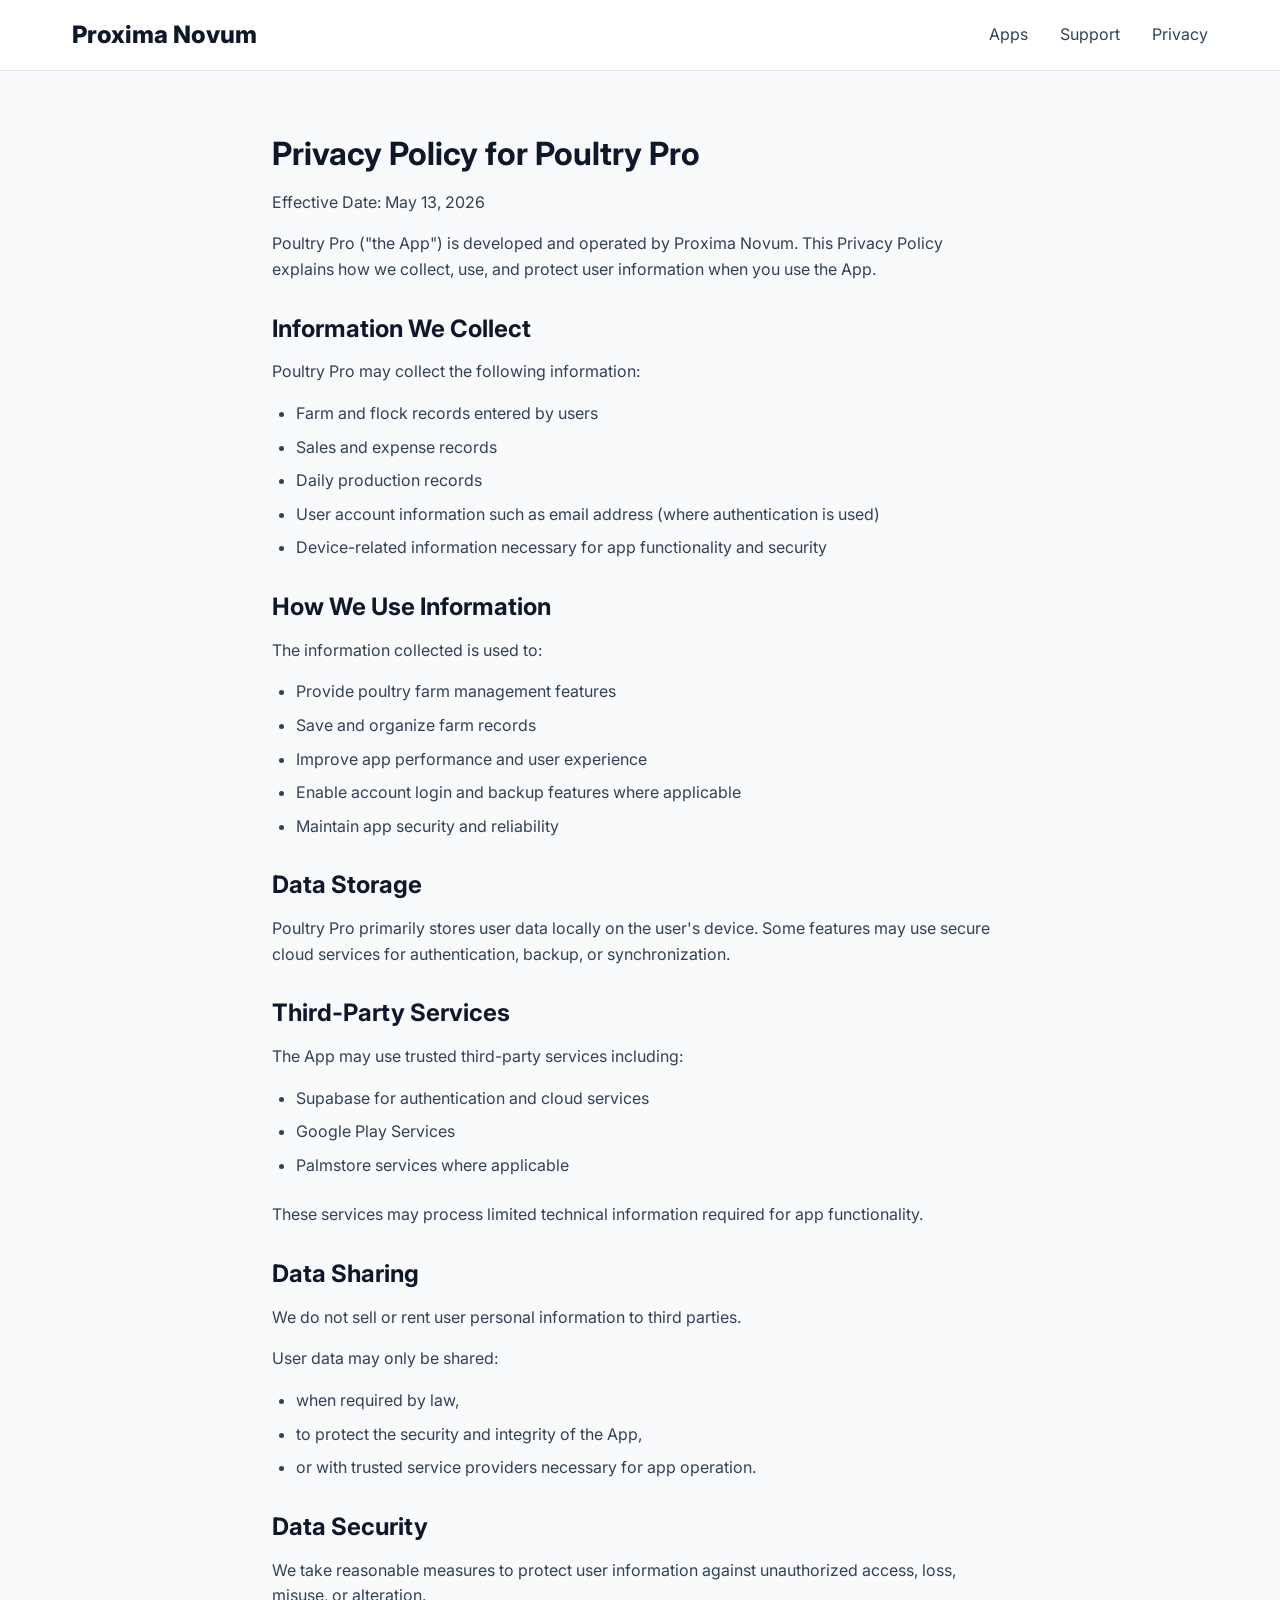
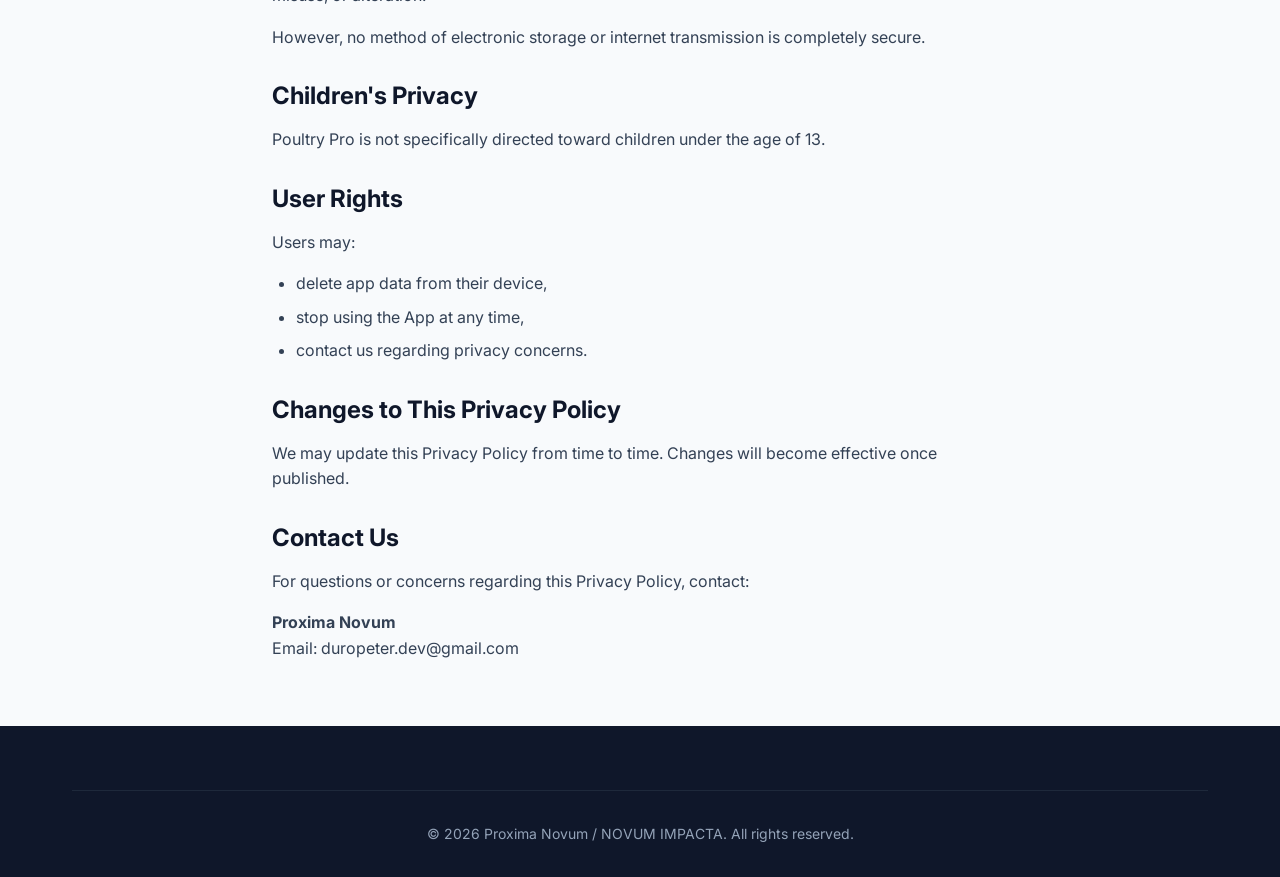
==== privacy-poultry-pro.html @ c81a8be3 "Add Poultry Pro privacy policy page" ====
<!DOCTYPE html>
<html lang="en">
<head>
    <meta charset="UTF-8">
    <meta name="viewport" content="width=device-width, initial-scale=1.0">
    <title>Privacy Policy for Poultry Pro | Proxima Novum</title>
    <meta name="description" content="Privacy Policy for Poultry Pro, a poultry farm management app developed and operated by Proxima Novum.">
    <link rel="stylesheet" href="styles.css">
    <link rel="preconnect" href="https://fonts.googleapis.com">
    <link rel="preconnect" href="https://fonts.gstatic.com" crossorigin>
    <link href="https://fonts.googleapis.com/css2?family=Inter:wght@400;600;700;800&display=swap" rel="stylesheet">
    <style>
        .privacy-content {
            max-width: 800px;
            margin: 4rem auto;
            padding: 0 2rem;
        }
        .privacy-content h1 { margin-bottom: 1rem; }
        .privacy-content h2 { margin: 2rem 0 1rem; }
        .privacy-content p { margin-bottom: 1rem; color: var(--text-color); }
        .privacy-content ul { margin-bottom: 1.5rem; padding-left: 1.5rem; }
        .privacy-content li { margin-bottom: 0.5rem; }
    </style>
</head>
<body>

    <header>
        <div class="container">
            <nav>
                <a href="index.html" class="logo">Proxima Novum</a>
                <div class="nav-links">
                    <a href="index.html#apps">Apps</a>
                    <a href="index.html#contact">Support</a>
                    <a href="privacy.html">Privacy</a>
                </div>
            </nav>
        </div>
    </header>

    <main class="privacy-content">
        <h1>Privacy Policy for Poultry Pro</h1>
        <p>Effective Date: May 13, 2026</p>

        <p>Poultry Pro ("the App") is developed and operated by Proxima Novum. This Privacy Policy explains how we collect, use, and protect user information when you use the App.</p>

        <h2>Information We Collect</h2>
        <p>Poultry Pro may collect the following information:</p>
        <ul>
            <li>Farm and flock records entered by users</li>
            <li>Sales and expense records</li>
            <li>Daily production records</li>
            <li>User account information such as email address (where authentication is used)</li>
            <li>Device-related information necessary for app functionality and security</li>
        </ul>

        <h2>How We Use Information</h2>
        <p>The information collected is used to:</p>
        <ul>
            <li>Provide poultry farm management features</li>
            <li>Save and organize farm records</li>
            <li>Improve app performance and user experience</li>
            <li>Enable account login and backup features where applicable</li>
            <li>Maintain app security and reliability</li>
        </ul>

        <h2>Data Storage</h2>
        <p>Poultry Pro primarily stores user data locally on the user's device. Some features may use secure cloud services for authentication, backup, or synchronization.</p>

        <h2>Third-Party Services</h2>
        <p>The App may use trusted third-party services including:</p>
        <ul>
            <li>Supabase for authentication and cloud services</li>
            <li>Google Play Services</li>
            <li>Palmstore services where applicable</li>
        </ul>
        <p>These services may process limited technical information required for app functionality.</p>

        <h2>Data Sharing</h2>
        <p>We do not sell or rent user personal information to third parties.</p>
        <p>User data may only be shared:</p>
        <ul>
            <li>when required by law,</li>
            <li>to protect the security and integrity of the App,</li>
            <li>or with trusted service providers necessary for app operation.</li>
        </ul>

        <h2>Data Security</h2>
        <p>We take reasonable measures to protect user information against unauthorized access, loss, misuse, or alteration.</p>
        <p>However, no method of electronic storage or internet transmission is completely secure.</p>

        <h2>Children's Privacy</h2>
        <p>Poultry Pro is not specifically directed toward children under the age of 13.</p>

        <h2>User Rights</h2>
        <p>Users may:</p>
        <ul>
            <li>delete app data from their device,</li>
            <li>stop using the App at any time,</li>
            <li>contact us regarding privacy concerns.</li>
        </ul>

        <h2>Changes to This Privacy Policy</h2>
        <p>We may update this Privacy Policy from time to time. Changes will become effective once published.</p>

        <h2>Contact Us</h2>
        <p>For questions or concerns regarding this Privacy Policy, contact:</p>
        <p><strong>Proxima Novum</strong><br>Email: <a href="mailto:duropeter.dev@gmail.com">duropeter.dev@gmail.com</a></p>
    </main>

    <footer>
        <div class="container">
            <div class="footer-bottom">
                <p>&copy; 2026 Proxima Novum / NOVUM IMPACTA. All rights reserved.</p>
            </div>
        </div>
    </footer>

</body>
</html>
---- styles.css ----
/* 
   Proxima Novum / NOVUM IMPACTA
   Main Stylesheet
*/

:root {
    --primary-color: #0f172a; /* Deep Slate */
    --accent-color: #2563eb;  /* Professional Blue */
    --accent-hover: #1d4ed8;
    --text-color: #334155;
    --text-light: #64748b;
    --bg-light: #f8fafc;
    --bg-white: #ffffff;
    --border-color: #e2e8f0;
    --success-color: #10b981;
    --shadow-sm: 0 1px 2px 0 rgb(0 0 0 / 0.05);
    --shadow-md: 0 4px 6px -1px rgb(0 0 0 / 0.1), 0 2px 4px -2px rgb(0 0 0 / 0.1);
    --shadow-lg: 0 10px 15px -3px rgb(0 0 0 / 0.1), 0 4px 6px -4px rgb(0 0 0 / 0.1);
    --radius: 8px;
    --font-sans: 'Inter', system-ui, -apple-system, sans-serif;
}

* {
    margin: 0;
    padding: 0;
    box-sizing: border-box;
}

body {
    font-family: var(--font-sans);
    line-height: 1.6;
    color: var(--text-color);
    background-color: var(--bg-light);
    -webkit-font-smoothing: antialiased;
}

h1, h2, h3, h4 {
    color: var(--primary-color);
    font-weight: 700;
    line-height: 1.2;
}

a {
    text-decoration: none;
    color: inherit;
    transition: all 0.2s ease;
}

img {
    max-width: 100%;
    height: auto;
    display: block;
}

.container {
    max-width: 1200px;
    margin: 0 auto;
    padding: 0 2rem;
}

/* Navigation */
header {
    background: var(--bg-white);
    border-bottom: 1px solid var(--border-color);
    position: sticky;
    top: 0;
    z-index: 100;
    padding: 1rem 0;
}

nav {
    display: flex;
    justify-content: space-between;
    align-items: center;
}

.logo {
    font-size: 1.5rem;
    font-weight: 800;
    color: var(--primary-color);
}

.nav-links {
    display: flex;
    gap: 2rem;
}

.nav-links a:hover {
    color: var(--accent-color);
}

/* Hero Section */
.hero {
    padding: 6rem 0;
    text-align: center;
    background: linear-gradient(to bottom, #ffffff, #f1f5f9);
}

.hero h1 {
    font-size: 3.5rem;
    margin-bottom: 1.5rem;
    letter-spacing: -0.02em;
}

.hero p {
    font-size: 1.25rem;
    color: var(--text-light);
    max-width: 700px;
    margin: 0 auto 2.5rem;
}

.btn-group {
    display: flex;
    gap: 1rem;
    justify-content: center;
}

.btn {
    display: inline-block;
    padding: 0.75rem 1.5rem;
    border-radius: var(--radius);
    font-weight: 600;
    cursor: pointer;
    transition: all 0.2s;
}

.btn-primary {
    background-color: var(--accent-color);
    color: white;
}

.btn-primary:hover {
    background-color: var(--accent-hover);
    transform: translateY(-1px);
}

.btn-secondary {
    background-color: white;
    color: var(--primary-color);
    border: 1px solid var(--border-color);
}

.btn-secondary:hover {
    background-color: var(--bg-light);
    border-color: var(--text-light);
}

/* Sections */
section {
    padding: 5rem 0;
}

.section-title {
    text-align: center;
    margin-bottom: 4rem;
}

.section-title h2 {
    font-size: 2.5rem;
    margin-bottom: 1rem;
}

.section-title p {
    color: var(--text-light);
    font-size: 1.125rem;
}

/* App Cards */
.apps-grid {
    display: grid;
    grid-template-columns: repeat(auto-fit, minmax(280px, 1fr));
    gap: 2rem;
}

.app-card {
    background: var(--bg-white);
    border-radius: var(--radius);
    padding: 2rem;
    border: 1px solid var(--border-color);
    transition: transform 0.3s, box-shadow 0.3s;
    display: flex;
    flex-direction: column;
}

.app-card:hover {
    transform: translateY(-5px);
    box-shadow: var(--shadow-lg);
}

.app-icon {
    width: 64px;
    height: 64px;
    margin-bottom: 1.5rem;
    display: block;
}

.app-card h3 {
    margin-bottom: 0.75rem;
}

.app-card p {
    color: var(--text-light);
    margin-bottom: 1.5rem;
    flex-grow: 1;
}

.app-features {
    list-style: none;
    margin-bottom: 2rem;
}

.app-features li {
    font-size: 0.875rem;
    margin-bottom: 0.5rem;
    padding-left: 1.5rem;
    position: relative;
}

.app-features li::before {
    content: "✓";
    position: absolute;
    left: 0;
    color: var(--success-color);
    font-weight: bold;
}

/* Why Us Section */
.why-us {
    background: var(--primary-color);
    color: white;
}

.why-us h2 {
    color: white;
}

.features-list {
    display: grid;
    grid-template-columns: repeat(auto-fit, minmax(250px, 1fr));
    gap: 3rem;
}

.feature-item h3 {
    color: white;
    margin-bottom: 1rem;
}

.feature-item p {
    color: #94a3b8;
}

/* App Detail Section */
.app-detail {
    border-bottom: 1px solid var(--border-color);
}

.app-detail:last-of-type {
    border-bottom: none;
}

.detail-container {
    display: grid;
    grid-template-columns: 1fr 1fr;
    gap: 4rem;
    align-items: center;
}

.detail-image {
    border-radius: 24px;
    min-height: 400px;
    display: flex;
    align-items: center;
    justify-content: center;
    box-shadow: var(--shadow-md);
}

.detail-content h3 {
    font-size: 2rem;
    margin-bottom: 1rem;
}

.detail-badge {
    display: inline-block;
    background: #dbeafe;
    color: var(--accent-color);
    padding: 0.25rem 0.75rem;
    border-radius: 999px;
    font-size: 0.75rem;
    font-weight: 700;
    margin-bottom: 1rem;
    text-transform: uppercase;
}

.download-links {
    margin-top: 2rem;
    display: flex;
    gap: 1rem;
    flex-wrap: wrap;
}

/* Privacy & Trust */
.privacy-trust {
    background: #f1f5f9;
    text-align: center;
}

.privacy-card {
    background: white;
    padding: 3rem;
    border-radius: var(--radius);
    max-width: 800px;
    margin: 0 auto;
    box-shadow: var(--shadow-sm);
}

/* Contact */
.contact-grid {
    display: grid;
    grid-template-columns: repeat(auto-fit, minmax(300px, 1fr));
    gap: 2rem;
}

.contact-info {
    padding: 2rem;
    background: white;
    border-radius: var(--radius);
    border: 1px solid var(--border-color);
}

/* Footer */
footer {
    padding: 4rem 0 2rem;
    background: var(--primary-color);
    color: #94a3b8;
}

.footer-content {
    display: flex;
    justify-content: space-between;
    margin-bottom: 3rem;
    flex-wrap: wrap;
    gap: 2rem;
}

.footer-brand h4 {
    color: white;
    margin-bottom: 1rem;
}

.footer-links h4 {
    color: white;
    margin-bottom: 1rem;
}

.footer-links ul {
    list-style: none;
}

.footer-links li {
    margin-bottom: 0.5rem;
}

.footer-links a:hover {
    color: white;
}

.footer-bottom {
    padding-top: 2rem;
    border-top: 1px solid #1e293b;
    text-align: center;
    font-size: 0.875rem;
}

/* Responsive */
@media (max-width: 768px) {
    .hero h1 {
        font-size: 2.5rem;
    }
    
    .nav-links {
        display: none;
    }
    
    .detail-container {
        grid-template-columns: 1fr;
        gap: 2rem;
    }
    
    .detail-image {
        order: -1;
    }
}
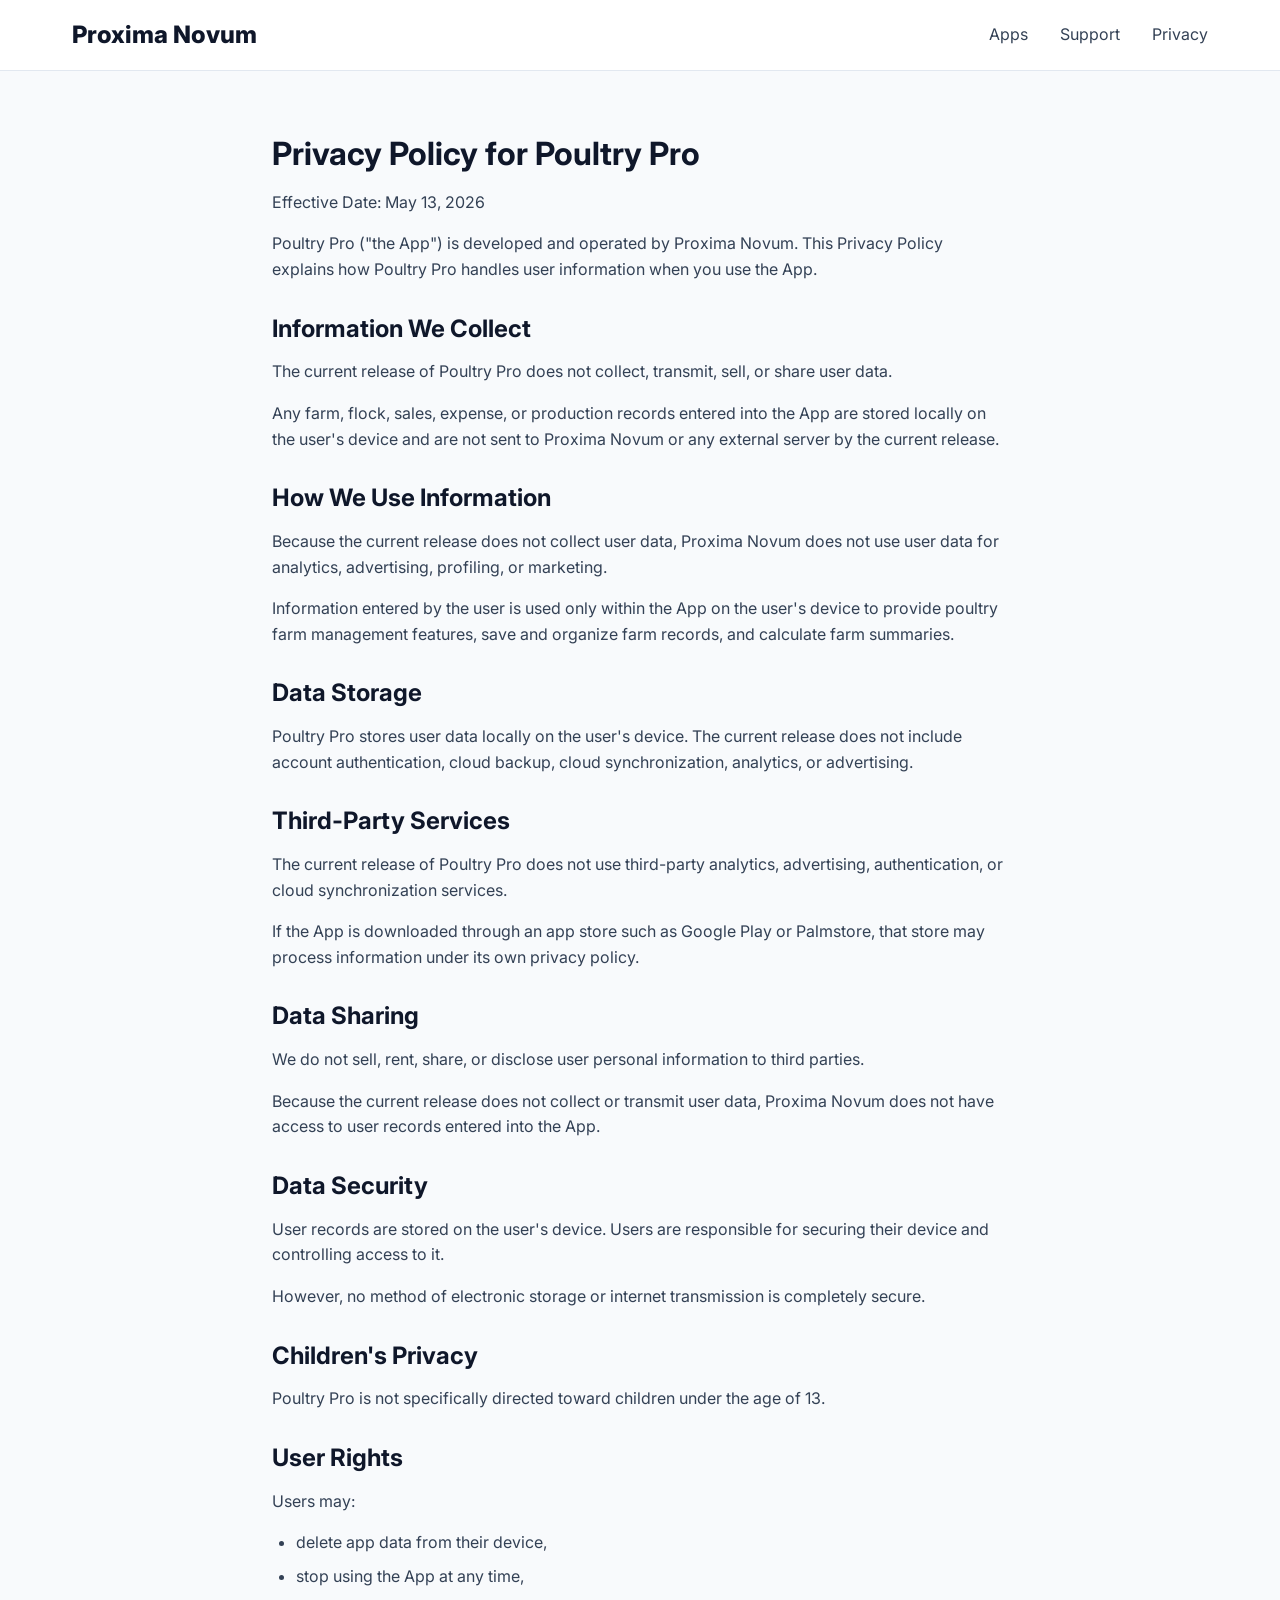
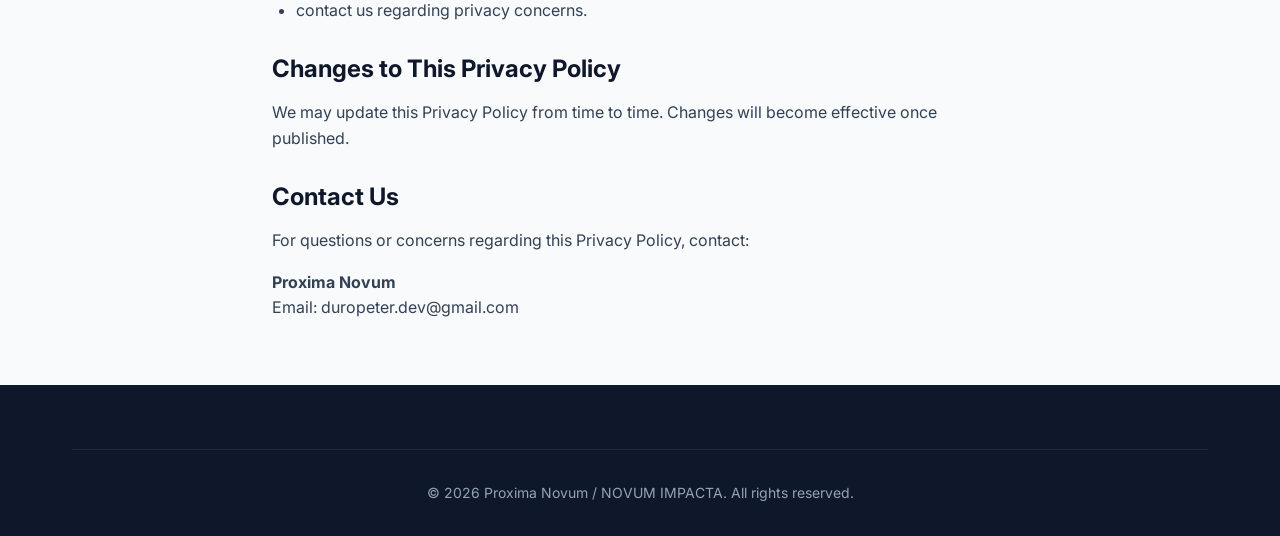
==== commit bc1f5fdc: "Clarify Poultry Pro local-only privacy policy" ====
--- a/privacy-poultry-pro.html
+++ b/privacy-poultry-pro.html
@@ -41,51 +41,29 @@
         <h1>Privacy Policy for Poultry Pro</h1>
         <p>Effective Date: May 13, 2026</p>
 
-        <p>Poultry Pro ("the App") is developed and operated by Proxima Novum. This Privacy Policy explains how we collect, use, and protect user information when you use the App.</p>
+        <p>Poultry Pro ("the App") is developed and operated by Proxima Novum. This Privacy Policy explains how Poultry Pro handles user information when you use the App.</p>
 
         <h2>Information We Collect</h2>
-        <p>Poultry Pro may collect the following information:</p>
-        <ul>
-            <li>Farm and flock records entered by users</li>
-            <li>Sales and expense records</li>
-            <li>Daily production records</li>
-            <li>User account information such as email address (where authentication is used)</li>
-            <li>Device-related information necessary for app functionality and security</li>
-        </ul>
+        <p>The current release of Poultry Pro does not collect, transmit, sell, or share user data.</p>
+        <p>Any farm, flock, sales, expense, or production records entered into the App are stored locally on the user's device and are not sent to Proxima Novum or any external server by the current release.</p>
 
         <h2>How We Use Information</h2>
-        <p>The information collected is used to:</p>
-        <ul>
-            <li>Provide poultry farm management features</li>
-            <li>Save and organize farm records</li>
-            <li>Improve app performance and user experience</li>
-            <li>Enable account login and backup features where applicable</li>
-            <li>Maintain app security and reliability</li>
-        </ul>
+        <p>Because the current release does not collect user data, Proxima Novum does not use user data for analytics, advertising, profiling, or marketing.</p>
+        <p>Information entered by the user is used only within the App on the user's device to provide poultry farm management features, save and organize farm records, and calculate farm summaries.</p>
 
         <h2>Data Storage</h2>
-        <p>Poultry Pro primarily stores user data locally on the user's device. Some features may use secure cloud services for authentication, backup, or synchronization.</p>
+        <p>Poultry Pro stores user data locally on the user's device. The current release does not include account authentication, cloud backup, cloud synchronization, analytics, or advertising.</p>
 
         <h2>Third-Party Services</h2>
-        <p>The App may use trusted third-party services including:</p>
-        <ul>
-            <li>Supabase for authentication and cloud services</li>
-            <li>Google Play Services</li>
-            <li>Palmstore services where applicable</li>
-        </ul>
-        <p>These services may process limited technical information required for app functionality.</p>
+        <p>The current release of Poultry Pro does not use third-party analytics, advertising, authentication, or cloud synchronization services.</p>
+        <p>If the App is downloaded through an app store such as Google Play or Palmstore, that store may process information under its own privacy policy.</p>
 
         <h2>Data Sharing</h2>
-        <p>We do not sell or rent user personal information to third parties.</p>
-        <p>User data may only be shared:</p>
-        <ul>
-            <li>when required by law,</li>
-            <li>to protect the security and integrity of the App,</li>
-            <li>or with trusted service providers necessary for app operation.</li>
-        </ul>
+        <p>We do not sell, rent, share, or disclose user personal information to third parties.</p>
+        <p>Because the current release does not collect or transmit user data, Proxima Novum does not have access to user records entered into the App.</p>
 
         <h2>Data Security</h2>
-        <p>We take reasonable measures to protect user information against unauthorized access, loss, misuse, or alteration.</p>
+        <p>User records are stored on the user's device. Users are responsible for securing their device and controlling access to it.</p>
         <p>However, no method of electronic storage or internet transmission is completely secure.</p>
 
         <h2>Children's Privacy</h2>
